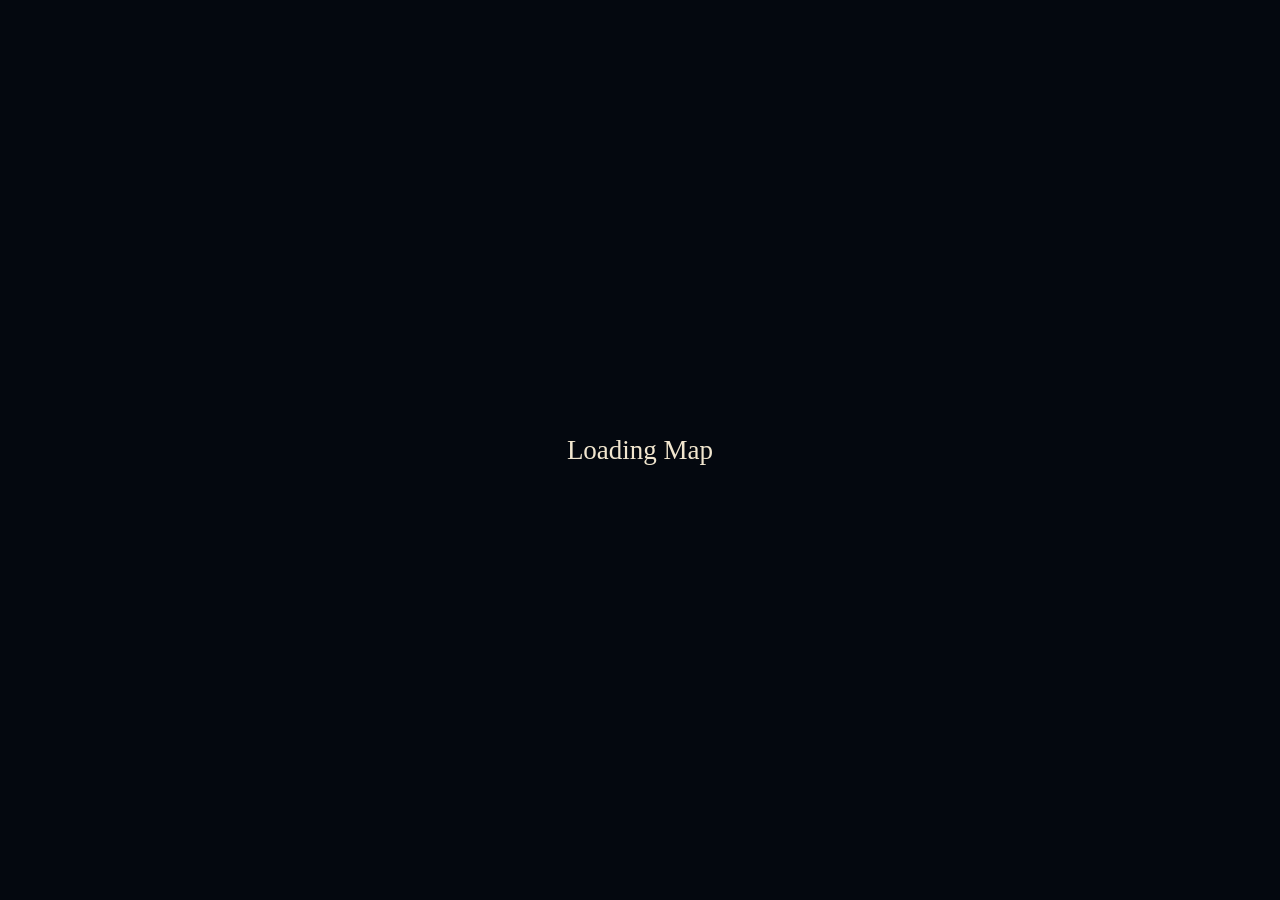
==== index.html @ 19ce9d61 "Add My World Travels globe and flat map Turning globe with shaded terrain that unrolls into a zoomab" ====
<!doctype html>
<html lang="en"><head><meta charset="utf-8"><meta name="viewport" content="width=device-width,initial-scale=1,viewport-fit=cover">
<title>My World Travels</title><meta name="description" content="A turning globe of every country and city I have been to."><link rel="stylesheet" href="app/style.css?v=4"></head>
<body>
<canvas id="bg"></canvas><canvas id="gl" tabindex="0" aria-label="Interactive globe of visited places. Tap or press Enter to open the flat map."></canvas><canvas id="fg"></canvas>
<div id="panel"><h1>My World Travels</h1>
<div class="stats"><div><b id="nC"></b><span>Countries</span></div><div><b id="nP"></b><span>Places</span></div></div></div>
<div id="tip" hidden></div>
<div id="ctl"><button id="back" hidden>Back to Globe</button><button id="zin" aria-label="Zoom In">+</button><button id="zout" aria-label="Zoom Out">&minus;</button><button id="fs">Full Screen</button></div>
<p id="credit">Terrain and Borders: Natural Earth</p>
<div id="load">Loading Map</div>
<script src="app/main.js?v=3"></script>
</body></html>
---- app/style.css ----
:root{--gold:#e8ae47;--ink:#f1e6cf;--mute:#a4b5c7;--night:#04080f}
*{box-sizing:border-box}html,body{margin:0;height:100%;overflow:hidden;background:var(--night);color:var(--ink);font-family:"Iowan Old Style",Georgia,serif}
canvas{position:fixed;inset:0;width:100%;height:100%;display:block}#gl{touch-action:none;cursor:grab;outline:none}#gl:active{cursor:grabbing}#fg{pointer-events:none}
#panel{position:fixed;left:68%;top:50%;transform:translateY(-50%);transition:opacity .35s;pointer-events:none}
#panel h1{font-size:clamp(28px,5vmin,76px);font-weight:600;margin:0 0 .6em}.of{color:var(--mute);font-size:clamp(16px,2.4vmin,34px);margin:.2em 0 1.2em}
.stats div{margin-bottom:1em}.stats b{display:block;font-size:clamp(52px,11vmin,170px);line-height:1;font-weight:500;color:var(--gold)}.stats span{color:var(--mute);font-size:clamp(16px,2.5vmin,36px)}
.hint{font-size:clamp(15px,2.1vmin,30px);margin-top:1.5em}
body.flat #panel{left:clamp(14px,2.5vw,60px);top:auto;bottom:clamp(14px,3vh,50px);transform:none;background:#04080fc4;padding:.8em 1.1em;border-radius:6px}
body.flat #panel h1{font-size:clamp(18px,3vmin,44px);margin:0 0 .3em}body.flat .of{margin:.1em 0 .5em;font-size:clamp(13px,1.8vmin,24px)}body.flat .stats{display:flex;gap:1.5em}body.flat .stats div{margin:0}
body.flat .stats b{font-size:clamp(26px,5vmin,76px)}body.flat .stats span{font-size:clamp(13px,1.8vmin,24px)}body.flat .hint{display:none}
#ctl{position:fixed;right:clamp(12px,2vw,48px);bottom:clamp(14px,3vh,50px);display:flex;gap:10px;align-items:center}
button{min-width:clamp(44px,6vmin,84px);height:clamp(44px,6vmin,84px);padding:0 .8em;background:#0d1a2bdd;color:var(--ink);border:1px solid #3a5068;border-radius:6px;font:600 clamp(15px,2.2vmin,30px) -apple-system,Arial,sans-serif;cursor:pointer}
button:hover,button:focus-visible{border-color:var(--gold);color:var(--gold);outline:none}
#tip{position:fixed;transform:translate(-50%,-140%);background:#04080ff0;border:1px solid var(--gold);border-radius:5px;padding:.35em .7em;font-size:clamp(15px,2.2vmin,30px);pointer-events:none;white-space:nowrap}#tip small{display:block;color:var(--mute);font-size:.8em}
#credit{position:fixed;left:50%;transform:translateX(-50%);bottom:4px;margin:0;font:11px -apple-system,Arial,sans-serif;color:#7c8c9c}
#load{position:fixed;inset:0;display:grid;place-items:center;background:var(--night);font-size:clamp(20px,3vmin,40px);transition:opacity .6s}#load.done{opacity:0;pointer-events:none}
@media (orientation:portrait){#panel{left:50%;top:auto;bottom:clamp(70px,10vh,140px);transform:translateX(-50%);text-align:center;width:90%}#panel .stats{display:flex;justify-content:center;gap:2em}.stats b{font-size:clamp(40px,10vmin,110px)}.hint{margin-top:.6em}body.flat #panel{left:12px;width:auto;bottom:74px;text-align:left}}
@media (max-height:480px){#credit{left:auto;transform:none;right:clamp(12px,2vw,48px);bottom:calc(clamp(14px,3vh,50px) + clamp(44px,6vmin,84px) + 4px)}}
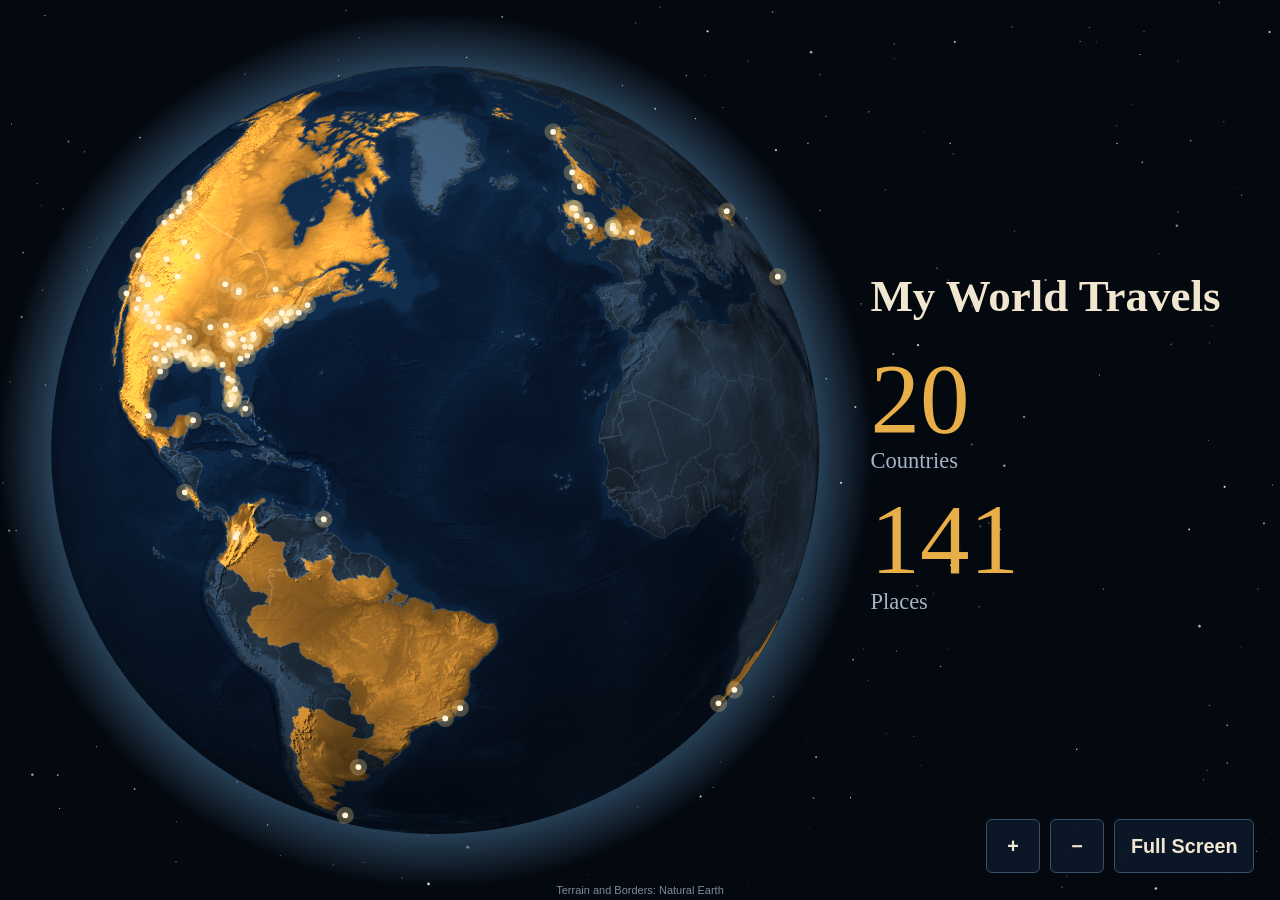
==== commit aa8ee2b0: "Add setup guide, country codes and MIT License Explain how to fork the repo, add places and publish " ====
--- a/index.html
+++ b/index.html
@@ -9,5 +9,5 @@
 <div id="ctl"><button id="back" hidden>Back to Globe</button><button id="zin" aria-label="Zoom In">+</button><button id="zout" aria-label="Zoom Out">&minus;</button><button id="fs">Full Screen</button></div>
 <p id="credit">Terrain and Borders: Natural Earth</p>
 <div id="load">Loading Map</div>
-<script src="app/main.js?v=3"></script>
+<script src="app/main.js?v=5"></script>
 </body></html>
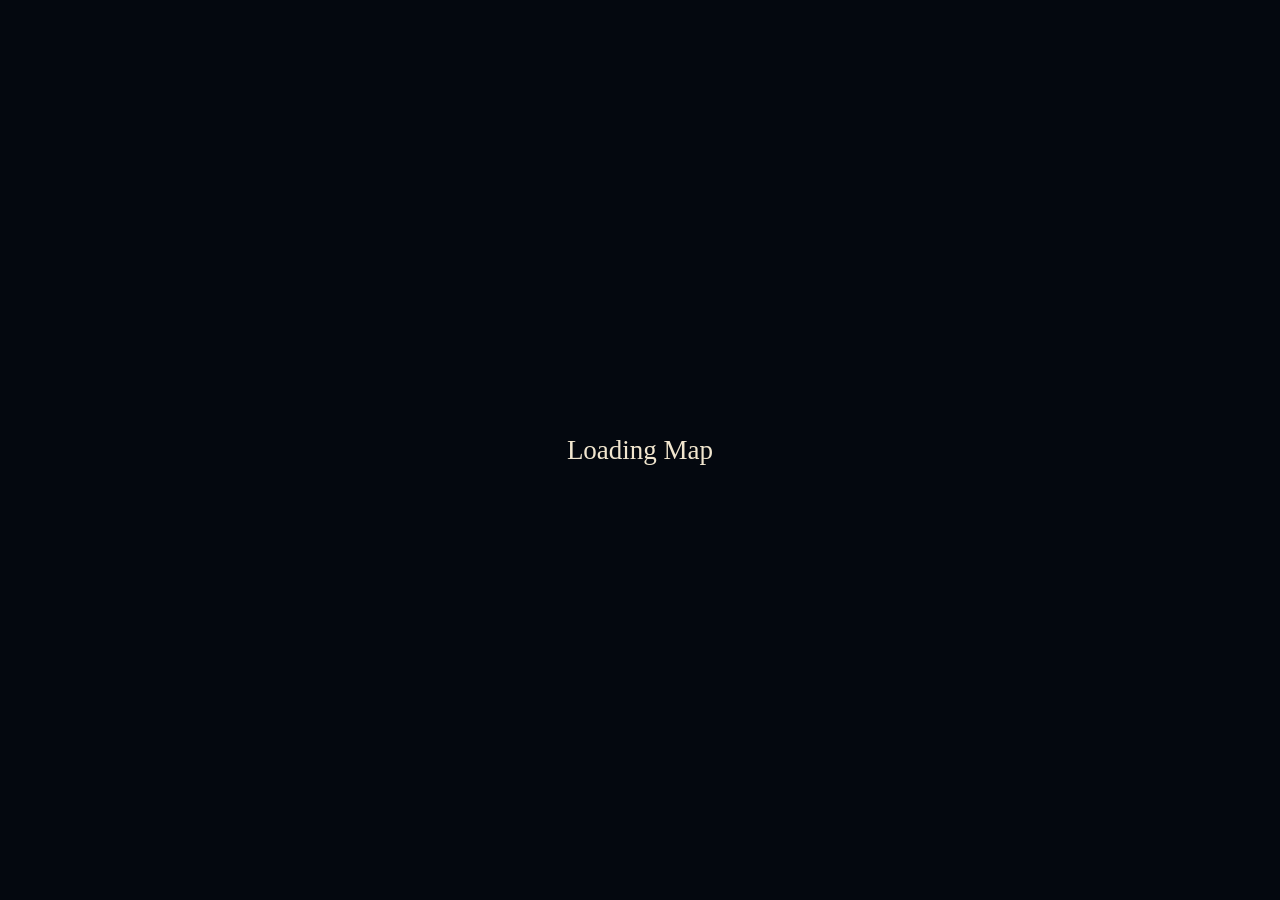
==== commit c3b2f868: "Show US states and counts left to visit Color each US state by visited status, and show how many cou" ====
--- a/index.html
+++ b/index.html
@@ -1,13 +1,13 @@
 <!doctype html>
 <html lang="en"><head><meta charset="utf-8"><meta name="viewport" content="width=device-width,initial-scale=1,viewport-fit=cover">
-<title>My World Travels</title><meta name="description" content="A turning globe of every country and city I have been to."><link rel="stylesheet" href="app/style.css?v=4"></head>
+<title>My World Travels</title><meta name="description" content="A turning globe of every country and city I have been to."><link rel="stylesheet" href="app/style.css?v=6"></head>
 <body>
 <canvas id="bg"></canvas><canvas id="gl" tabindex="0" aria-label="Interactive globe of visited places. Tap or press Enter to open the flat map."></canvas><canvas id="fg"></canvas>
 <div id="panel"><h1>My World Travels</h1>
-<div class="stats"><div><b id="nC"></b><span>Countries</span></div><div><b id="nP"></b><span>Places</span></div></div></div>
+<div class="stats"><div><b id="nC"></b><span id="lC">Countries</span></div><div><b id="nS"></b><span id="lS">States</span></div><div><b id="nP"></b><span>Places</span></div></div></div>
 <div id="tip" hidden></div>
 <div id="ctl"><button id="back" hidden>Back to Globe</button><button id="zin" aria-label="Zoom In">+</button><button id="zout" aria-label="Zoom Out">&minus;</button><button id="fs">Full Screen</button></div>
 <p id="credit">Terrain and Borders: Natural Earth</p>
 <div id="load">Loading Map</div>
-<script src="app/main.js?v=5"></script>
+<script src="app/main.js?v=7"></script>
 </body></html>
--- a/app/style.css
+++ b/app/style.css
@@ -16,3 +16,5 @@
 #load{position:fixed;inset:0;display:grid;place-items:center;background:var(--night);font-size:clamp(20px,3vmin,40px);transition:opacity .6s}#load.done{opacity:0;pointer-events:none}
 @media (orientation:portrait){#panel{left:50%;top:auto;bottom:clamp(70px,10vh,140px);transform:translateX(-50%);text-align:center;width:90%}#panel .stats{display:flex;justify-content:center;gap:2em}.stats b{font-size:clamp(40px,10vmin,110px)}.hint{margin-top:.6em}body.flat #panel{left:12px;width:auto;bottom:74px;text-align:left}}
 @media (max-height:480px){#credit{left:auto;transform:none;right:clamp(12px,2vw,48px);bottom:calc(clamp(14px,3vh,50px) + clamp(44px,6vmin,84px) + 4px)}}
+@media (orientation:landscape){.stats b{font-size:clamp(46px,9vmin,140px)}.stats div{margin-bottom:.7em}}
+@media (max-height:480px){#credit{display:none}}
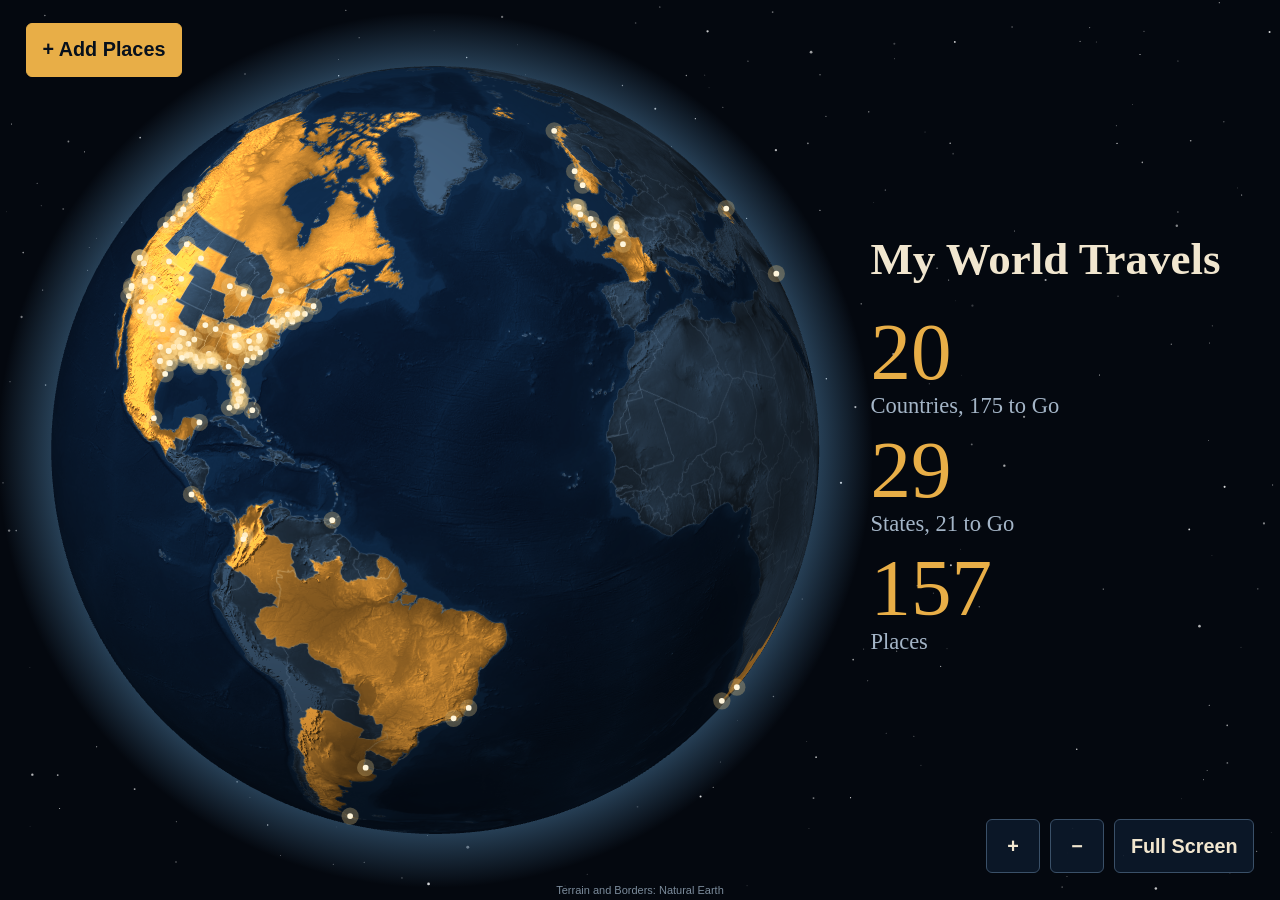
==== commit 592d8f07: "Match real Earth rotation and lighten the map on phones Spin the globe west to east, load a 4K terra" ====
--- a/index.html
+++ b/index.html
@@ -1,13 +1,26 @@
 <!doctype html>
 <html lang="en"><head><meta charset="utf-8"><meta name="viewport" content="width=device-width,initial-scale=1,viewport-fit=cover">
-<title>My World Travels</title><meta name="description" content="A turning globe of every country and city I have been to."><link rel="stylesheet" href="app/style.css?v=6"></head>
+<title>My World Travels</title><meta name="description" content="A turning globe of every country and city I have been to."><link rel="icon" href="favicon.ico" sizes="any"><link rel="icon" type="image/png" sizes="32x32" href="favicon-32.png"><link rel="icon" type="image/png" sizes="192x192" href="favicon-192.png"><link rel="apple-touch-icon" href="apple-touch-icon.png"><link rel="stylesheet" href="app/style.css?v=7"></head>
 <body>
 <canvas id="bg"></canvas><canvas id="gl" tabindex="0" aria-label="Interactive globe of visited places. Tap or press Enter to open the flat map."></canvas><canvas id="fg"></canvas>
 <div id="panel"><h1>My World Travels</h1>
 <div class="stats"><div><b id="nC"></b><span id="lC">Countries</span></div><div><b id="nS"></b><span id="lS">States</span></div><div><b id="nP"></b><span>Places</span></div></div></div>
+<button id="addOpen">+ Add Places</button>
+<aside id="ed" hidden aria-label="Add places"><div class="edh"><h2>Add Places</h2><button id="edClose" aria-label="Close Add Places">&times;</button></div>
+<div class="tabs" role="tablist"><button role="tab" data-t="s" aria-selected="true">Search</button><button role="tab" data-t="i" aria-selected="false">Import File</button><button role="tab" data-t="p" aria-selected="false">Privacy</button></div>
+<section id="s"><input id="q" class="field" type="search" placeholder="Search a City" aria-label="Search a city" autocomplete="off"><div id="res"></div>
+<h3>Or Drop a Pin</h3><div class="row"><div>Tap Anywhere on the Flat Map<small>Name it yourself, for places search does not find</small></div><button id="drop" class="act">Drop Pin</button></div>
+<form id="namef" hidden><h3>Name This Pin</h3><div class="namer"><input id="pinName" class="field" type="text" maxlength="80" aria-label="Pin name"><button class="act go">Add Pin</button></div></form>
+<h3 id="yoursH" hidden>Added on This Device</h3><div id="yours"></div></section>
+<section id="i" hidden><label class="drop" id="dz"><b>Choose a Google My Maps File</b>KMZ or KML. It stays on this device.<input id="file" type="file" accept=".kmz,.kml"></label><div id="imp"></div></section>
+<section id="p" hidden><div class="row"><div>Hide Exact Location<small>New pins move to the nearest city, and the name goes with it</small></div><button id="hideAll" class="sw" role="switch" aria-checked="false" aria-label="Hide exact location on new pins"></button></div>
+<input id="pq" class="field" type="search" placeholder="Find a Pin to Hide" aria-label="Find a pin to hide" autocomplete="off"><div id="plist"></div></section>
+<div class="save"><span id="saveNote">Saved on this device. To update your public site, download the map file and put it on your site.</span><button id="dl" class="act">Download Map File</button></div></aside>
+<div id="dropMsg" hidden>Tap the map where the pin goes. <button id="dropX" class="act">Cancel</button></div>
 <div id="tip" hidden></div>
 <div id="ctl"><button id="back" hidden>Back to Globe</button><button id="zin" aria-label="Zoom In">+</button><button id="zout" aria-label="Zoom Out">&minus;</button><button id="fs">Full Screen</button></div>
 <p id="credit">Terrain and Borders: Natural Earth</p>
 <div id="load">Loading Map</div>
-<script src="app/main.js?v=7"></script>
+<script src="app/main.js?v=13"></script>
+<script src="app/editor.js?v=3"></script>
 </body></html>
--- a/app/style.css
+++ b/app/style.css
@@ -18,3 +18,16 @@
 @media (max-height:480px){#credit{left:auto;transform:none;right:clamp(12px,2vw,48px);bottom:calc(clamp(14px,3vh,50px) + clamp(44px,6vmin,84px) + 4px)}}
 @media (orientation:landscape){.stats b{font-size:clamp(46px,9vmin,140px)}.stats div{margin-bottom:.7em}}
 @media (max-height:480px){#credit{display:none}}
+#addOpen{position:fixed;left:clamp(12px,2vw,48px);top:clamp(12px,2.5vh,40px);background:var(--gold);border-color:var(--gold);color:#07101c}
+#addOpen:hover,#addOpen:focus-visible{color:#07101c;border-color:#fff}
+#ed{position:fixed;right:0;top:0;bottom:0;width:min(470px,100%);z-index:4;display:flex;flex-direction:column;padding:18px 20px 14px;background:#0d1a2bf7;border-left:1px solid #2c4057;font:16px/1.4 -apple-system,"Helvetica Neue",Arial,sans-serif}#ed[hidden],#ed section[hidden],#namef[hidden],#yoursH[hidden]{display:none}
+.edh{display:flex;align-items:center;justify-content:space-between;margin-bottom:12px}#ed h2{font:600 clamp(24px,3.2vmin,34px) "Iowan Old Style",Georgia,serif;margin:0}#edClose{min-width:44px;height:44px;padding:0;font-size:26px;line-height:1}
+.tabs{display:flex;gap:6px;margin-bottom:14px}.tabs button{flex:1;min-width:0;height:44px;padding:0 4px;font-size:15px;background:none;color:var(--mute)}.tabs button[aria-selected=true]{background:var(--gold);border-color:var(--gold);color:#07101c}
+#ed section{flex:1;overflow:auto;min-height:0}.field{width:100%;height:46px;background:#16273c;border:1px solid #2c4057;border-radius:5px;color:var(--ink);padding:0 12px;font:inherit}.field:focus{outline:none;border-color:var(--gold)}
+.row{display:flex;gap:12px;align-items:center;justify-content:space-between;padding:10px 2px;border-bottom:1px solid #2c4057}.row>div{min-width:0;overflow-wrap:anywhere}.row small{display:block;color:var(--mute);font-size:14px}
+.act{flex:none;min-width:0;height:40px;font-size:14px;padding:0 13px;background:#16273c}.act.go{background:var(--gold);border-color:var(--gold);color:#07101c}.act.go:hover,.act.go:focus-visible{color:#07101c;border-color:#fff}.act:disabled{opacity:.5;cursor:default}
+#ed h3{font-size:15px;margin:16px 0 2px;color:var(--gold);font-weight:600}.warn,.warn small{color:#ffb4a2!important}.namer{display:flex;gap:8px;margin-top:6px}
+.drop{display:block;border:2px dashed #2c4057;border-radius:6px;padding:20px 14px;text-align:center;color:var(--mute);margin-bottom:12px;cursor:pointer}.drop b{display:block;color:var(--ink);font-size:18px;margin-bottom:4px}.drop input{display:block;margin:10px auto 0;max-width:100%;color:var(--mute)}
+.sw{flex:none;min-width:50px;width:50px;height:28px;padding:0;border-radius:14px;background:#3b4e63;border:0;position:relative}.sw::after{content:"";position:absolute;width:22px;height:22px;border-radius:50%;background:#fff;left:3px;top:3px}.sw[aria-checked=true]{background:var(--gold)}.sw[aria-checked=true]::after{left:25px}
+#pq{margin-top:12px}.save{margin-top:10px;padding-top:10px;border-top:1px solid #2c4057;display:flex;gap:12px;align-items:center;justify-content:space-between;color:var(--mute);font-size:14px}
+#dropMsg{position:fixed;left:50%;top:12px;transform:translateX(-50%);z-index:5;background:#07101cf2;border:1px solid var(--gold);border-radius:6px;padding:8px 12px;font:16px -apple-system,Arial,sans-serif;display:flex;gap:12px;align-items:center;max-width:calc(100% - 24px)}#dropMsg[hidden]{display:none}#dropMsg .act{height:34px}
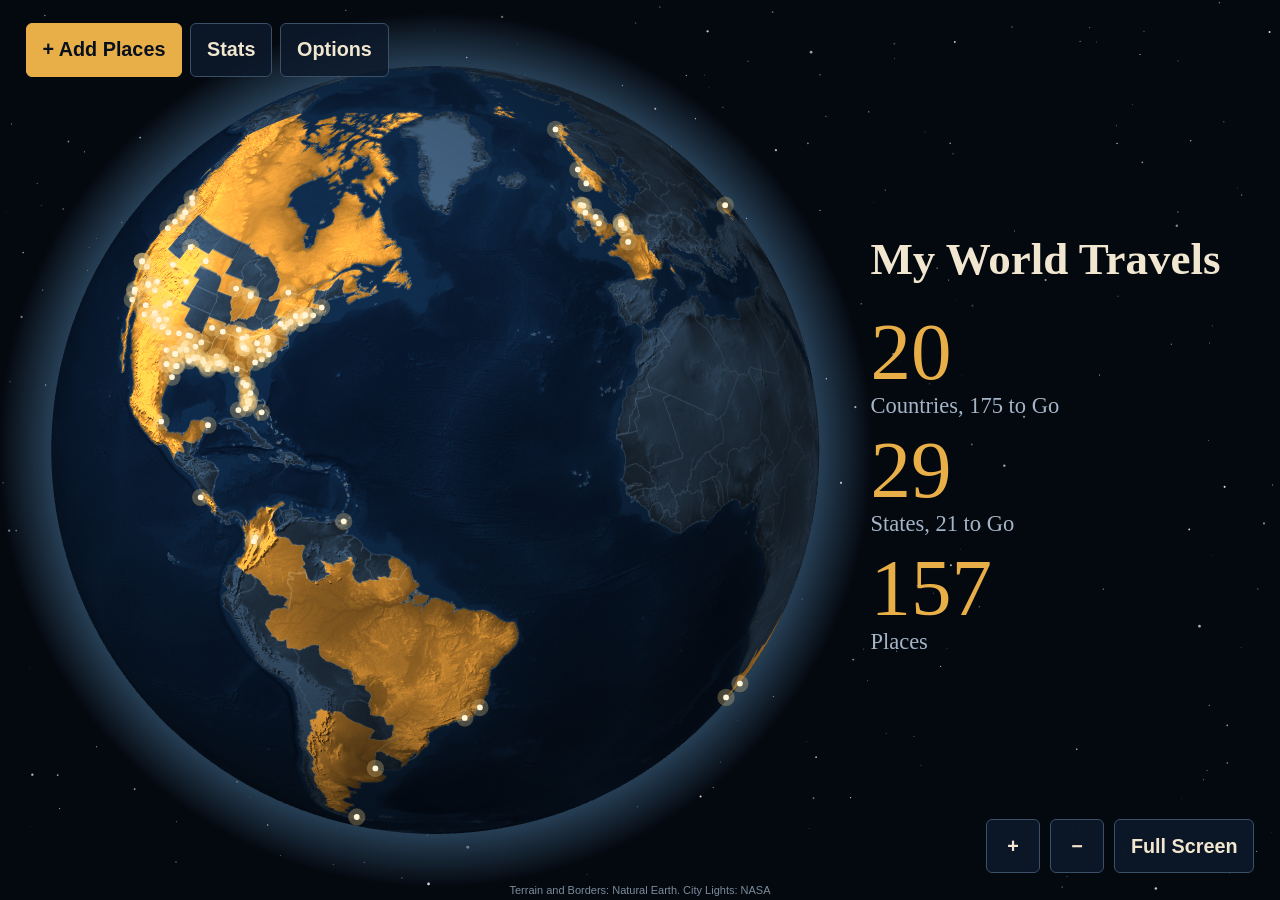
==== commit eea8fe73: "Add stats, replay, day and night, photos and more options Add Travel Stats and badges, pin details w" ====
--- a/index.html
+++ b/index.html
@@ -1,13 +1,14 @@
 <!doctype html>
 <html lang="en"><head><meta charset="utf-8"><meta name="viewport" content="width=device-width,initial-scale=1,viewport-fit=cover">
-<title>My World Travels</title><meta name="description" content="A turning globe of every country and city I have been to."><link rel="icon" href="favicon.ico" sizes="any"><link rel="icon" type="image/png" sizes="32x32" href="favicon-32.png"><link rel="icon" type="image/png" sizes="192x192" href="favicon-192.png"><link rel="apple-touch-icon" href="apple-touch-icon.png"><link rel="stylesheet" href="app/style.css?v=7"></head>
+<title>My World Travels</title><meta name="description" content="A turning globe of every country and city I have been to."><link rel="icon" href="favicon.ico" sizes="any"><link rel="icon" type="image/png" sizes="32x32" href="favicon-32.png"><link rel="icon" type="image/png" sizes="192x192" href="favicon-192.png"><link rel="apple-touch-icon" href="apple-touch-icon.png"><link rel="stylesheet" href="app/style.css?v=10"></head>
 <body>
 <canvas id="bg"></canvas><canvas id="gl" tabindex="0" aria-label="Interactive globe of visited places. Tap or press Enter to open the flat map."></canvas><canvas id="fg"></canvas>
 <div id="panel"><h1>My World Travels</h1>
 <div class="stats"><div><b id="nC"></b><span id="lC">Countries</span></div><div><b id="nS"></b><span id="lS">States</span></div><div><b id="nP"></b><span>Places</span></div></div></div>
-<button id="addOpen">+ Add Places</button>
+<div id="top"><button id="addOpen">+ Add Places</button><button id="statsOpen">Stats</button><button id="optOpen">Options</button></div>
+<aside id="st" hidden aria-label="Travel stats"><div class="edh"><h2>Travel Stats</h2><button id="stClose" aria-label="Close stats">&times;</button></div><div id="stBody"></div></aside>
 <aside id="ed" hidden aria-label="Add places"><div class="edh"><h2>Add Places</h2><button id="edClose" aria-label="Close Add Places">&times;</button></div>
-<div class="tabs" role="tablist"><button role="tab" data-t="s" aria-selected="true">Search</button><button role="tab" data-t="i" aria-selected="false">Import File</button><button role="tab" data-t="p" aria-selected="false">Privacy</button></div>
+<div class="tabs" role="tablist"><button role="tab" data-t="s" aria-selected="true">Search</button><button role="tab" data-t="i" aria-selected="false">Import File</button><button role="tab" data-t="d" aria-selected="false">Pins</button><button role="tab" data-t="p" aria-selected="false">Privacy</button></div>
 <section id="s"><input id="q" class="field" type="search" placeholder="Search a City" aria-label="Search a city" autocomplete="off"><div id="res"></div>
 <h3>Or Drop a Pin</h3><div class="row"><div>Tap Anywhere on the Flat Map<small>Name it yourself, for places search does not find</small></div><button id="drop" class="act">Drop Pin</button></div>
 <form id="namef" hidden><h3>Name This Pin</h3><div class="namer"><input id="pinName" class="field" type="text" maxlength="80" aria-label="Pin name"><button class="act go">Add Pin</button></div></form>
@@ -15,12 +16,29 @@
 <section id="i" hidden><label class="drop" id="dz"><b>Choose a Google My Maps File</b>KMZ or KML. It stays on this device.<input id="file" type="file" accept=".kmz,.kml"></label><div id="imp"></div></section>
 <section id="p" hidden><div class="row"><div>Hide Exact Location<small>New pins move to the nearest city, and the name goes with it</small></div><button id="hideAll" class="sw" role="switch" aria-checked="false" aria-label="Hide exact location on new pins"></button></div>
 <input id="pq" class="field" type="search" placeholder="Find a Pin to Hide" aria-label="Find a pin to hide" autocomplete="off"><div id="plist"></div></section>
+<section id="d" hidden><input id="dq" class="field" type="search" placeholder="Find a Pin" aria-label="Find a pin" autocomplete="off"><div id="dlist"></div>
+<form id="pinf" hidden><h3 id="pinfH"></h3><label class="fl" for="fNote">Note</label><input id="fNote" class="field" maxlength="140" autocomplete="off"><label class="fl" for="fCat">Category</label><select id="fCat" class="field"></select><label class="fl" for="fDate">Date (Year or Year-Month)</label><input id="fDate" class="field" maxlength="7" placeholder="2024-06" inputmode="numeric" autocomplete="off"><label class="fl" for="fTrip">Trip Name, for Flight Arcs</label><input id="fTrip" class="field" maxlength="60" autocomplete="off"><label class="row"><span>Want to Go, Not Been Yet</span><input id="fWant" type="checkbox"></label><label class="fl" for="fPh">Photos, Kept Only on This Device</label><input id="fPh" type="file" accept="image/*" multiple><div id="thumbs"></div><div class="save"><button type="button" id="fCancel" class="act">Cancel</button><button class="act go">Save Pin</button></div></form></section>
 <div class="save"><span id="saveNote">Saved on this device. To update your public site, download the map file and put it on your site.</span><button id="dl" class="act">Download Map File</button></div></aside>
+<aside id="op" hidden aria-label="Options"><div class="edh"><h2>Options</h2><button id="opClose" aria-label="Close options">&times;</button></div>
+<div class="row"><div>Replay Your Travels<small id="rpNote">Pins light up in order</small></div><button id="rpGo" class="act go">Play</button></div>
+<div class="row"><div>Day and Night<small>Real sunlight right now, with city lights on the dark side</small></div><button id="swDn" class="sw" role="switch" aria-checked="false" aria-label="Day and night"></button></div>
+<div class="row"><div>Flight Arcs<small id="arcNote">Connects pins that share a trip name</small></div><button id="swArc" class="sw" role="switch" aria-checked="false" aria-label="Flight arcs"></button></div>
+<div class="row"><div>Provinces<small>Colors only the regions with a pin, outside the US too</small></div><button id="swReg" class="sw" role="switch" aria-checked="false" aria-label="Provinces"></button></div>
+<div class="row"><div>Ambient Music<small>Generated in your browser</small></div><button id="swMu" class="sw" role="switch" aria-checked="false" aria-label="Ambient music"></button></div>
+<div class="row"><label for="opTheme">Color Theme</label><select id="opTheme" class="field sm"></select></div>
+<div class="row"><label for="opCat">Show Pins</label><select id="opCat" class="field sm"></select></div>
+<div class="row"><div>Poster<small>A 4K image of this view</small></div><button id="opPoster" class="act">Download</button></div>
+<div class="row"><div>Share Link<small>Read-only copy. Anyone with the link sees your places. Photos are not included.</small></div><button id="opShare" class="act">Copy Link</button></div><input id="shareOut" class="field" hidden readonly aria-label="Share link"></aside>
+<div id="rpMsg" hidden><b id="rpName"></b><small id="rpSub"></small><button id="rpStop" class="act">Stop</button></div>
+<div id="lb" hidden role="dialog" aria-label="Photos"><img id="lbImg" alt=""><div id="lbBar"><span id="lbName"></span><span><button id="lbPrev" class="act">Previous</button> <button id="lbNext" class="act">Next</button> <button id="lbClose" class="act">Close</button></span></div></div>
 <div id="dropMsg" hidden>Tap the map where the pin goes. <button id="dropX" class="act">Cancel</button></div>
 <div id="tip" hidden></div>
 <div id="ctl"><button id="back" hidden>Back to Globe</button><button id="zin" aria-label="Zoom In">+</button><button id="zout" aria-label="Zoom Out">&minus;</button><button id="fs">Full Screen</button></div>
-<p id="credit">Terrain and Borders: Natural Earth</p>
+<p id="credit">Terrain and Borders: Natural Earth. City Lights: NASA</p>
 <div id="load">Loading Map</div>
-<script src="app/main.js?v=13"></script>
-<script src="app/editor.js?v=3"></script>
+<script src="app/main.js?v=16"></script>
+<script src="app/editor.js?v=6"></script>
+<script src="app/stats.js?v=2"></script>
+<script src="app/pins.js?v=1"></script>
+<script src="app/options.js?v=2"></script>
 </body></html>
--- a/app/style.css
+++ b/app/style.css
@@ -31,3 +31,14 @@
 .sw{flex:none;min-width:50px;width:50px;height:28px;padding:0;border-radius:14px;background:#3b4e63;border:0;position:relative}.sw::after{content:"";position:absolute;width:22px;height:22px;border-radius:50%;background:#fff;left:3px;top:3px}.sw[aria-checked=true]{background:var(--gold)}.sw[aria-checked=true]::after{left:25px}
 #pq{margin-top:12px}.save{margin-top:10px;padding-top:10px;border-top:1px solid #2c4057;display:flex;gap:12px;align-items:center;justify-content:space-between;color:var(--mute);font-size:14px}
 #dropMsg{position:fixed;left:50%;top:12px;transform:translateX(-50%);z-index:5;background:#07101cf2;border:1px solid var(--gold);border-radius:6px;padding:8px 12px;font:16px -apple-system,Arial,sans-serif;display:flex;gap:12px;align-items:center;max-width:calc(100% - 24px)}#dropMsg[hidden]{display:none}#dropMsg .act{height:34px}
+#top{position:fixed;left:clamp(12px,2vw,48px);top:clamp(12px,2.5vh,40px);display:flex;gap:8px}#addOpen{position:static}
+#st{position:fixed;right:0;top:0;bottom:0;width:min(520px,100%);z-index:4;padding:18px 20px;overflow:auto;background:#0d1a2bf7;border-left:1px solid #2c4057;font:16px/1.35 -apple-system,"Helvetica Neue",Arial,sans-serif}#st[hidden]{display:none}#st h2{font:600 clamp(24px,3.2vmin,34px) "Iowan Old Style",Georgia,serif;margin:0}#stClose{min-width:44px;height:44px;padding:0;font-size:26px;line-height:1}#st h3{color:var(--gold);font-size:15px;font-weight:600;margin:18px 0 6px}
+.ext{display:grid;grid-template-columns:1fr 1fr;gap:1px;background:#2c4057;border:1px solid #2c4057;border-radius:6px;overflow:hidden}.ext div{background:#101f31;padding:10px 12px;min-width:0;overflow-wrap:anywhere}.ext small{display:block;color:var(--mute);font-size:13px}.ext b{display:block;font:600 21px "Iowan Old Style",Georgia,serif}.ext span{color:var(--mute);font-size:14px}
+.bar{margin:9px 0}.bar p{display:flex;justify-content:space-between;margin:0 0 4px}.bar i{display:block;height:9px;background:#22354b;border-radius:5px;overflow:hidden}.bar i::after{content:"";display:block;height:100%;width:var(--w);background:var(--gold)}
+.bad{display:grid;grid-template-columns:repeat(auto-fill,minmax(140px,1fr));gap:8px}.bdg{border:1px solid var(--gold);border-radius:6px;padding:9px 10px;background:#2a2312}.bdg b{display:block;color:var(--gold)}.bdg small{color:var(--mute);font-size:13px}.bdg.off{border-color:#2c4057;background:none}.bdg.off b{color:var(--mute)}
+#op{position:fixed;right:0;top:0;bottom:0;width:min(470px,100%);z-index:4;padding:18px 20px;overflow:auto;background:#0d1a2bf7;border-left:1px solid #2c4057;font:16px/1.4 -apple-system,"Helvetica Neue",Arial,sans-serif}#op[hidden],#pinf[hidden],#rpMsg[hidden],#lb[hidden],#shareOut[hidden]{display:none}#op h2{font:600 clamp(24px,3.2vmin,34px) "Iowan Old Style",Georgia,serif;margin:0}#opClose{min-width:44px;height:44px;padding:0;font-size:26px;line-height:1}
+.field.sm{width:auto;max-width:55%;height:40px}select.field{appearance:auto}.fl{display:block;margin:10px 0 3px;color:var(--mute);font-size:14px}#thumbs{display:flex;flex-wrap:wrap;gap:6px;margin-top:8px}#thumbs img{width:68px;height:68px;object-fit:cover;border-radius:4px}#dq{margin-bottom:6px}#fPh{max-width:100%;color:var(--mute)}
+.tabs button{font-size:14px}body.shared #addOpen,body.shared #opShare,body.shared #saveNote{display:none}
+#rpMsg{position:fixed;left:50%;bottom:clamp(70px,10vh,130px);transform:translateX(-50%);z-index:5;max-width:calc(100% - 24px);text-align:center;background:#04080fd8;border:1px solid #6a5429;border-radius:6px;padding:.6em 1.2em;display:flex;flex-direction:column;gap:.3em;align-items:center;font-family:-apple-system,Arial,sans-serif}#rpName{font:600 clamp(24px,5vmin,64px)/1.1 "Iowan Old Style",Georgia,serif}#rpSub{color:var(--mute);font-size:clamp(14px,2vmin,24px)}
+#lb{position:fixed;inset:0;z-index:9;background:#02050af5;display:flex;flex-direction:column}#lbImg{flex:1;min-height:0;width:100%;object-fit:contain}#lbBar{display:flex;flex-wrap:wrap;gap:8px;align-items:center;justify-content:space-between;padding:10px 14px;font:18px -apple-system,Arial,sans-serif}
+@media (max-width:700px) and (min-height:481px){#credit{left:0;right:0;transform:none;text-align:center;bottom:2px;font-size:9px}#ctl{bottom:18px}body.flat #panel{bottom:80px}}
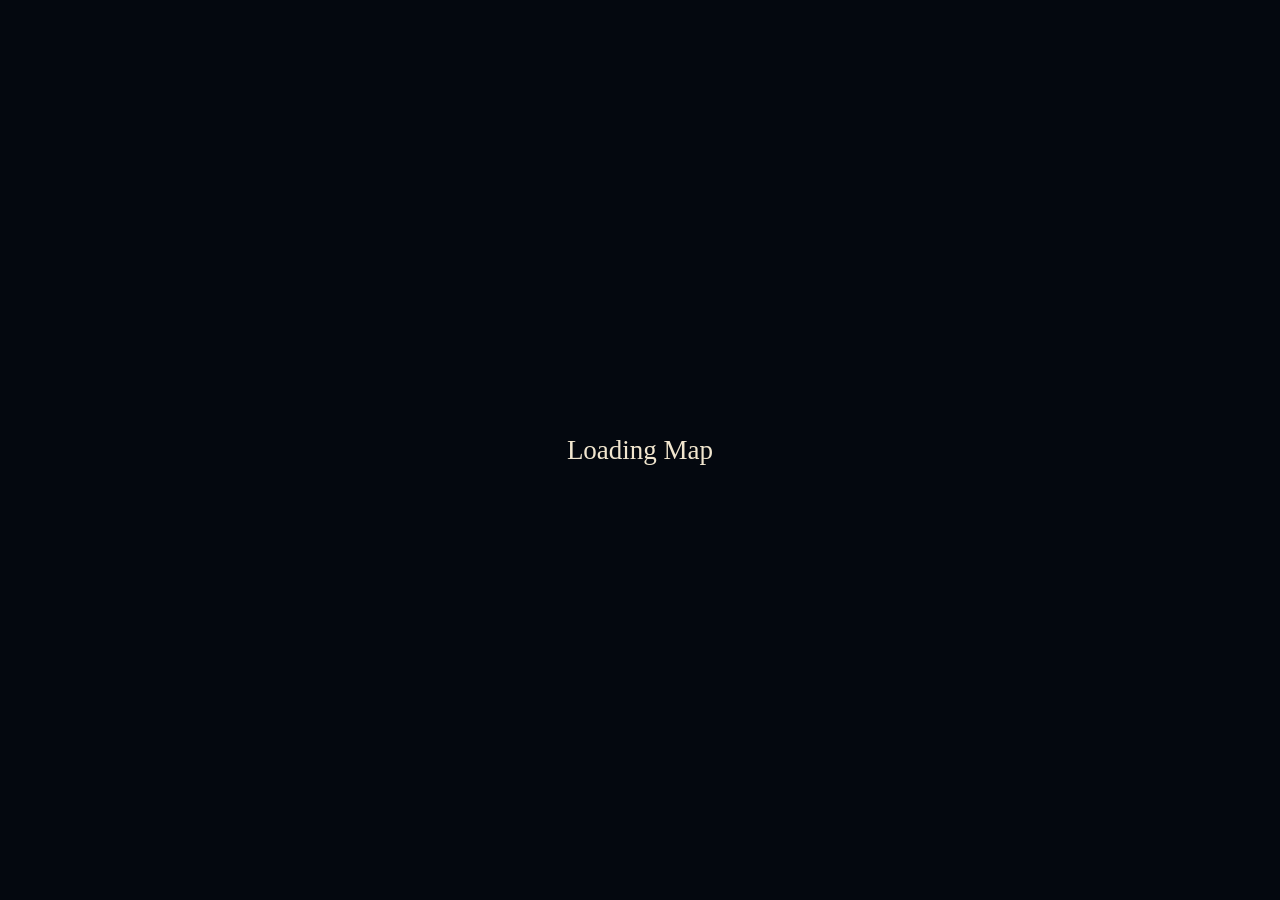
==== commit 092ad641: "Keep the globe running when the window has no size Co-Authored-By: Claude Opus 5.5 <noreply@anthropi" ====
--- a/index.html
+++ b/index.html
@@ -36,7 +36,7 @@
 <div id="ctl"><button id="back" hidden>Back to Globe</button><button id="zin" aria-label="Zoom In">+</button><button id="zout" aria-label="Zoom Out">&minus;</button><button id="fs">Full Screen</button></div>
 <p id="credit">Terrain and Borders: Natural Earth. City Lights: NASA</p>
 <div id="load">Loading Map</div>
-<script src="app/main.js?v=16"></script>
+<script src="app/main.js?v=17"></script>
 <script src="app/editor.js?v=6"></script>
 <script src="app/stats.js?v=2"></script>
 <script src="app/pins.js?v=1"></script>
